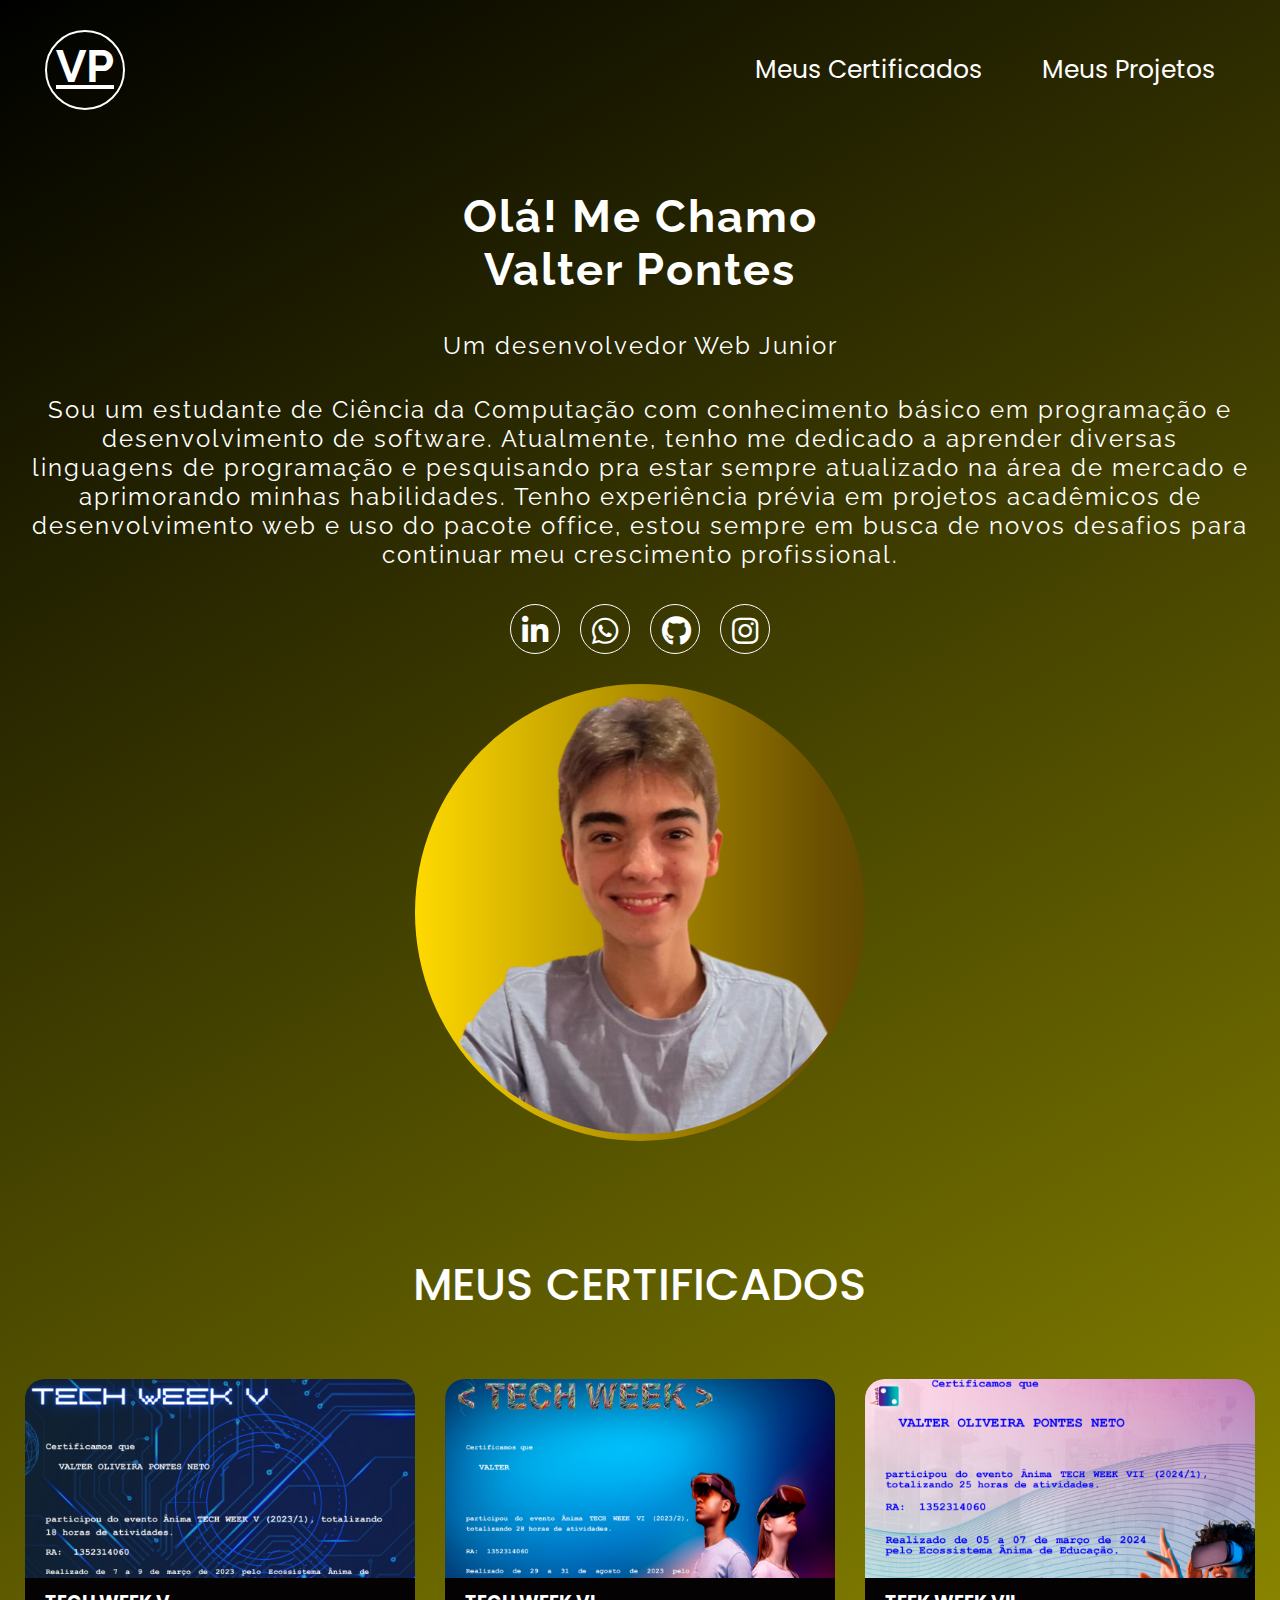
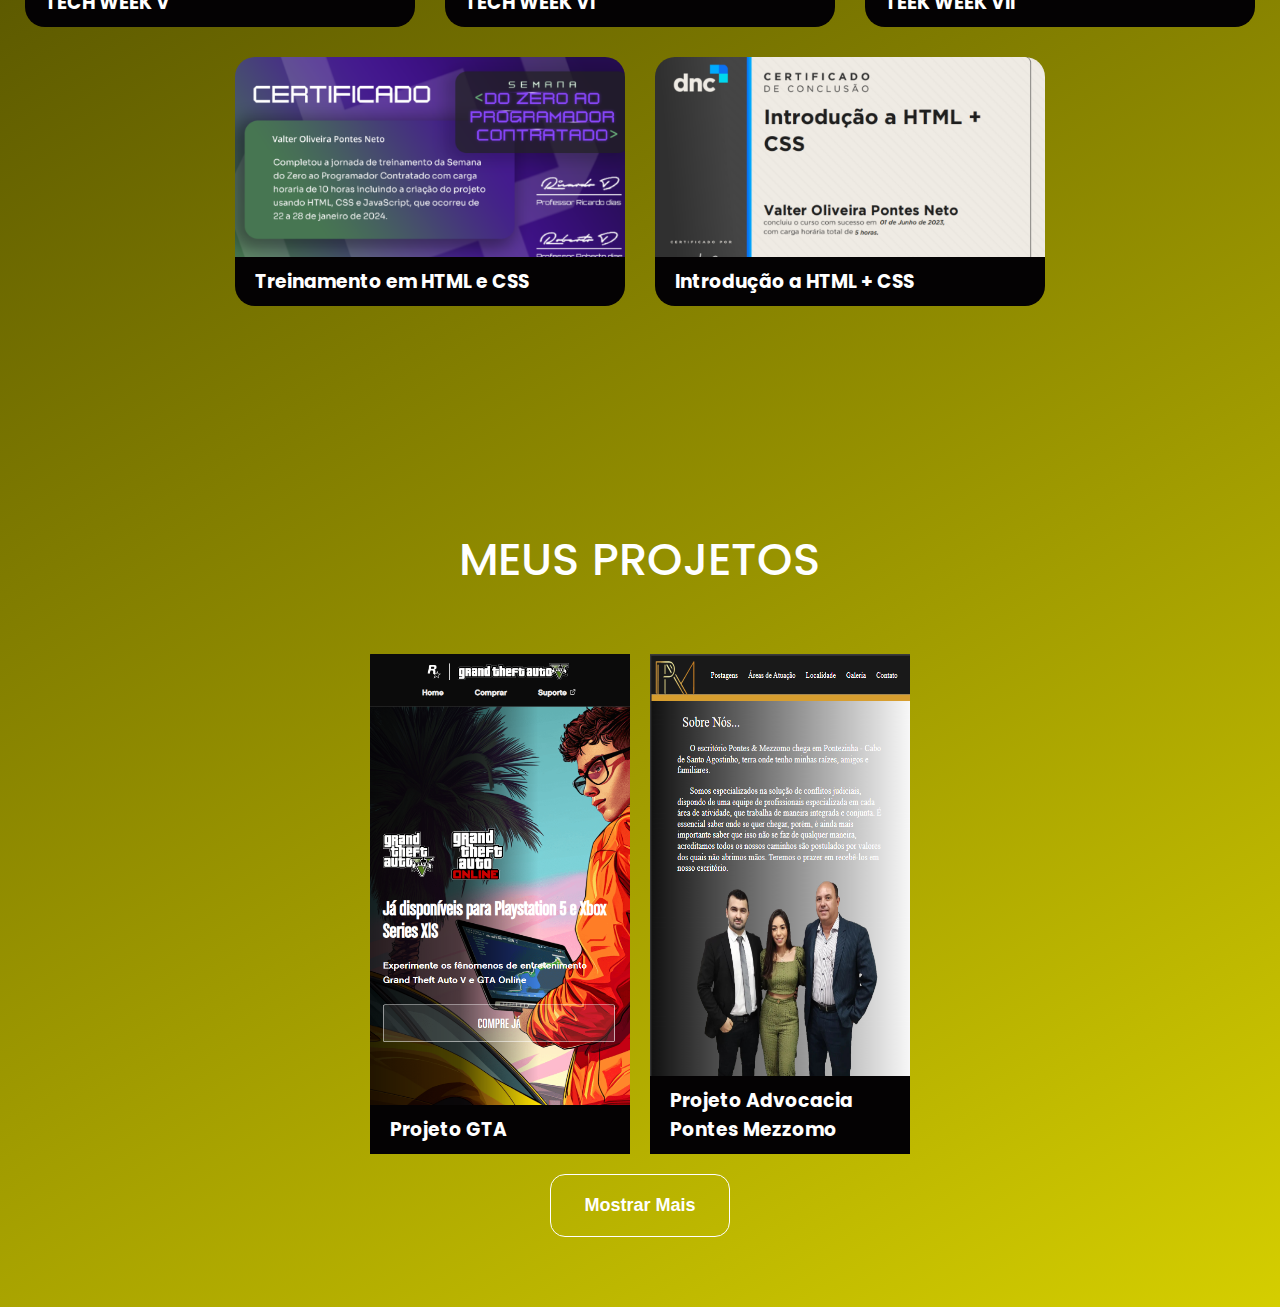
==== index.html @ 8e60aba8 "Add files via upload" ====
<!DOCTYPE html>
<html lang="pt-br">

<head>
    <meta charset="UTF-8">
    <meta name="viewport" content="width=device-width, initial-scale=1.0">
    <title>Valter Pontes - Desenvolvedor Frontend</title>

    <link rel="stylesheet" href="https://cdnjs.cloudflare.com/ajax/libs/font-awesome/5.15.4/css/all.min.css" />
    <link rel="stylesheet" href="https://cdn.jsdelivr.net/gh/devicons/devicon@v2.14.0/devicon.min.css" />

    <link rel="preconnect" href="https://fonts.googleapis.com">
    <link rel="preconnect" href="https://fonts.gstatic.com" crossorigin>
    <link
        href="https://fonts.googleapis.com/css2?family=Poppins:ital,wght@0,100;0,200;0,300;0,400;0,500;0,600;0,700;0,800;0,900;1,100;1,200;1,300;1,400;1,500;1,600;1,700;1,800;1,900&family=Raleway:ital,wght@0,100..900;1,100..900&display=swap"
        rel="stylesheet">

    <link rel="stylesheet" href="src/css/reset.css">
    <link rel="stylesheet" href="src/css/style.css">
    <link rel="stylesheet" href="src/css/responsivo.css">

    <link rel="shortcut icon" href="src/image/vp.png" type="image/x-icon">
    
</head>

<body>
    <header class="cabecalho">
        <a href="#">
            <h1 class="logo">VP</h1>
        </a>

        <nav class="menu">
            <ul>
                <li>
                    <a href="#certificados">Meus Certificados</a>
                </li>

                <li>
                    <a href="#projetos">Meus Projetos</a>
                </li>
            </ul>
        </nav>
    </header>
    <section class="home">
        <div class="informacoes">
            <h1>Olá! Me Chamo <br>Valter Pontes</h1>
            <p>Um desenvolvedor Web Junior</p>
            <p>Sou um estudante de Ciência da Computação com conhecimento básico em programação e desenvolvimento de
                software. Atualmente, tenho me dedicado a aprender diversas linguagens de programação e pesquisando pra
                estar sempre atualizado na área de mercado e aprimorando minhas habilidades. Tenho experiência prévia em
                projetos acadêmicos de desenvolvimento web e uso do pacote office, estou sempre em busca de novos
                desafios para continuar meu crescimento profissional.</p>

            <ul class="redes-sociais">
                <li>
                    <a href="https://www.linkedin.com/in/valter-pontes-ba4190259/" title="ir para o meu linkedin"
                        target="_blank"><i class="fab fa-linkedin-in"></i></a>
                </li>
                <li>
                    <a href="https://whatsa.me/5581985256080" title="Enviar mensagem no whatsapp" target="_blank">
                        <i class="fab fa-whatsapp"></i>
                    </a>
                </li>
                <li>
                    <a href="https://github.com/Ashura0000" title="ir para o github" target="_blank">
                        <i class="fab fa-github"></i>
                    </a>
                </li>
                <li>
                    <a href="https://www.instagram.com/valter.pontes/" title="ir para o instagram" target="_blank">
                        <i class="fab fa-instagram"></i>
                    </a>
                </li>
            </ul>
        </div>

        <div class="container-foto">
            <div class="foto sombra-interna">
                <img src="src/image/foto-perfil.png" alt="foto do portfólio do Valter">
            </div>
        </div>
    </section>


    <section class="certificado-secao" id="certificados">
        <h2 class="titulo">Meus certificados</h2>

        <div class="certificado-grupo">
            <div class="certificado">
                <a href="https://drive.google.com/file/d/1MuaWktNTysUpdJsW0Ilcbm9IJ-YlzEQx/view?usp=sharing"
                    target="_blank">
                    <img src="src/image/certificados/1.png" alt="tech week V">
                    <h3>TECH WEEK V</h3>

                    <div class="info-certificado">
                        <p>Evento relizado pela Ânima na Faculdade dos Guararapes</p>
                        <p>🔗 Ver em PDF</p>
                    </div>
                </a>
            </div>

            <div class="certificado">
                <a href="https://drive.google.com/file/d/1KpS8Y_DKw9sPEP9dT2J5bhSljTIAisiT/view?usp=sharing"
                    target="_blank">
                    <img src="src/image/certificados/2.png" alt="tech week V">
                    <h3>TECH WEEK VI</h3>

                    <div class="info-certificado">
                        <p>Evento relizado pela Ânima na Faculdade dos Guararapes</p>
                        <p>🔗 Ver em PDF</p>
                    </div>
                </a>
            </div>

            <div class="certificado">
                <a href="https://drive.google.com/file/d/1UOXF-8H7ns-zjcb-eQhaEYEWws5x3_Ju/view?usp=sharing"
                    target="_blank">
                    <img src="src/image/certificados/3.png" alt="">
                    <h3>TEEK WEEK VII</h3>

                    <div class="info-certificado">
                        <p>Evento relizado pela Ânima na Faculdade dos Guararapes</p>
                        <p>🔗 Ver em PDF</p>
                    </div>
                </a>
            </div>

            <div class="certificado">
                <a href="https://drive.google.com/file/d/127vp-scK1kBnu_Yr068Vth35joIxE8Pr/view?usp=sharing"
                    target="_blank">
                    <img src="src/image/certificados/4.png" alt="tech week V">
                    <h3>Treinamento em HTML e CSS</h3>

                    <div class="info-certificado">
                        <p>Projeto realizado pelo canal Dev em Dobro</p>
                        <p>🔗 Ver em PDF</p>
                    </div>
                </a>
            </div>

            <div class="certificado">
                <a href="https://drive.google.com/file/d/1eB21H80rcaZR2lTS3RGUa_Ygmgemp_sN/view?usp=sharing"
                    target="_blank">
                    <img src="src/image/certificados/6.png" alt="tech week V">
                    <h3>Introdução a HTML + CSS</h3>

                    <div class="info-certificado">
                        <p>Curso de HTML + CSS na plataforma da DNC</p>
                        <p>🔗 Ver em PDF</p>
                    </div>
                </a>
            </div>
        </div>
        <!-- <button class="btn-mostrar-projetos">Mostrar Mais</button> -->
    </section>


    <section class="projetos" id="projetos">
        <h2 class="titulo">Meus Projetos</h2>

        <div class="container-projetos">
            <div class="projeto ativo"><a href="https://ashura0000.github.io/projeto-gta/" target="_blank">
                    <img src="src/image/projeto-gta.png" alt="Projeto landing page GTA">
                    <h3>Projeto GTA</h3>

                    <div class="informacoes-projeto">
                        <p>Projeto feito usando HTML, CSS e JavaScript</p>
                        <p>🔗 Ver no GitHub Pages </p>
                    </div>
                </a>
            </div>

            <div class="projeto ativo"><a href="https://pontes-e-mezzomo-adv.netlify.app" target="_blank">
                    <img src="src/image/pontes-mezzomo.png" alt="Projeto">
                    <h3> Projeto Advocacia Pontes Mezzomo</h3>

                    <div class="informacoes-projeto">
                        <p>Projeto feito usando HTML, CSS e JavaScript</p>
                        <p>🔗 Ver no Netlify App </p>
                    </div>
                </a>
            </div>

            <div class="projeto"><a href="#" target="_blank">
                    <img src="https://via.placeholder.com/515x700" alt="Projeto">
                    <h3> Projeto 3</h3>

                    <div class="informacoes-projeto">
                        <p>Projeto feito usando HTML, CSS e JavaScript</p>
                        <p>🔗 Ver no GitHub Pages </p>
                    </div>
                </a>
            </div>

            <div class="projeto"><a href="#" target="_blank">
                    <img src="https://via.placeholder.com/515x700" alt="Projeto">
                    <h3> Projeto 4</h3>

                    <div class="informacoes-projeto">
                        <p>Projeto feito usando HTML, CSS e JavaScript</p>
                        <p>🔗 Ver no GitHub Pages </p>
                    </div>
                </a>
            </div>

            <div class="projeto"><a href="#" target="_blank">
                    <img src="https://via.placeholder.com/515x700" alt="Projeto">
                    <h3> Projeto 5</h3>

                    <div class="informacoes-projeto">
                        <p>Projeto feito usando HTML, CSS e JavaScript</p>
                        <p>🔗 Ver no GitHub Pages </p>
                    </div>
                </a>
            </div>

            <div class="projeto"><a href="#" target="_blank">
                    <img src="https://via.placeholder.com/515x700" alt="Projeto">
                    <h3> Projeto 6</h3>

                    <div class="informacoes-projeto">
                        <p>Projeto feito usando HTML, CSS e JavaScript</p>
                        <p>🔗 Ver no GitHub Pages </p>
                    </div>
                </a>
            </div>

            <div class="projeto"><a href="#" target="_blank">
                    <img src="https://via.placeholder.com/515x700" alt="Projeto">
                    <h3> Projeto 7</h3>

                    <div class="informacoes-projeto">
                        <p>Projeto feito usando HTML, CSS e JavaScript</p>
                        <p>🔗 Ver no GitHub Pages </p>
                    </div>
                </a>
            </div>

            <div class="projeto"><a href="#" target="_blank">
                    <img src="https://via.placeholder.com/515x700" alt="Projeto">
                    <h3> Projeto 8</h3>

                    <div class="informacoes-projeto">
                        <p>Projeto feito usando HTML, CSS e JavaScript</p>
                        <p>🔗 Ver no GitHub Pages </p>
                    </div>
                </a>
            </div>

        </div>
        </div>

        <button class="btn-mostrar-projetos">Mostrar Mais</button>
    </section>

    <script src="src/js/index.js"></script>

</body>
</html>
---- src/css/style.css ----
html {
	color: #fff;
	scroll-behavior: smooth;
}

body {
	font-family: "Poppins", sans-serif;
	margin: 0 auto;
	max-width: 1250px;
	background: linear-gradient(150deg, #000000, #fff700);
	background-size: 120% 120%;
}

.cabecalho {
	display: flex;
	justify-content: space-between;
	align-items: center;
	padding: 30px 15px;
}

.cabecalho .logo {
	width: 80px;
	height: 80px;
	border-radius: 50%;
	border: 2px solid #fff;
	text-decoration: underline;
	text-align: center;
	line-height: 55px;
	font-family: "Raleway", sans-serif;
	transition: 0.4s;
    font-size: 2.8em;
    padding: 7px 0;
}

.cabecalho .menu ul {
    display: flex;
    flex-direction: row;
    gap: 20px;
}

.cabecalho a:hover .logo {
	color: #fff700;
	border: 2px solid #fff700;
}

.cabecalho .menu li a {
	font-size: 25px;
	text-transform: capitalize;
	padding: 10px 20px;
	transition: 0.25s;
}

.cabecalho .menu li a:hover {
	background-color: #181818;
	color: #fff700;
	border-radius: 50px;
}

.home {
	display: flex;
	min-height: calc(100vh - 125px);
	align-items: center;
	gap: 45px;
	justify-content: space-between;
}

.home .informacoes {
	display: flex;
	flex-direction: column;
	gap: 15px;
	letter-spacing: 2px;
	padding: 0 15px;
	max-width: 55%;
}

.home .informacoes h1 {
	font-family: "Raleway", sans-serif;
	font-size: 45px;
	margin-bottom: 20px;
}

.home .informacoes p {
	font-family: "Raleway", sans-serif;
	font-size: 24px;
	margin-bottom: 20px;
}

.home .redes-sociais {
	display: flex;
	gap: 20px;
}

.home .redes-sociais a i {
	border: 1px solid #fff;
	border-radius: 50%;
	width: 50px;
	height: 50px;
	padding: 10.5px;
	text-align: center;
	font-size: 30px;
	transition: 0.3s;
}

.home .redes-sociais a i:hover {
	color: #fff700;
	border: 1px solid #fff700;
	transform: scale(1.1);
}

.home .container-foto .foto {
	max-width: 450px;
	border-radius: 50%;
}

.home .container-foto img {
	width: 100%;
	border-radius: 50%;
}

.home .foto.sombra-interna {
	background: linear-gradient(to right, #ffd900, #6b5000, #101010);
	background-size: 180% 180%;
	animation: gradient-animation 8s ease infinite;
}

.certificado-secao .titulo {
	text-align: center;
	padding: 60px 0;
	font-size: 45px;
	font-weight: 500;
	text-transform: uppercase;
}

.certificado-secao {
    margin-bottom: 10vh;
}

.certificado-secao .certificado-grupo {
    max-width: 140%;
    display: flex;
    flex-wrap: wrap;
    justify-content: center;
    gap: 30px;
    margin-bottom: 20px;
}

.certificado-secao .certificado-grupo .certificado {
    max-width: 390px;
    position: relative;
}

.certificado-secao .certificado-grupo .certificado img {
    border-radius: 20px;
}

.certificado-secao .certificado h3 {
    background-color: #040203;
	width: 100%;
	padding-left: 20px;
	padding-bottom: 10px;
	padding-top: 10px;
	position: absolute;
	bottom: 0;
    border-bottom-left-radius: 20px;
    border-bottom-right-radius: 20px;
}

.certificado-secao .certificado-grupo .info-certificado {
    background-color: #040203;
    border-radius: 20px;
	position: absolute;
	top: 0;
	width: 100%;
	height: 100%;
	font-weight: 600;
	opacity: 0;
	transition: 0.3s;
	padding: 20px;
}

.certificado-secao .certificado-grupo .certificado:hover .info-certificado {
    opacity: 0.8;
	background-color: #000;
    font-weight: 700;
}

.projetos {
	padding: 70px 0 70px;
}

.projetos .titulo {
	text-align: center;
	padding: 60px 0;
	font-size: 45px;
	font-weight: 500;
	text-transform: uppercase;
}

.projetos .container-projetos {
	display: flex;
	gap: 20px;
	flex-wrap: wrap;
	margin-bottom: 20px;
	justify-content: center;
}

.projetos .projeto {
	max-width: 260px;
	max-height: 500px;
	position: relative;
	display: none;
}

.projetos .projeto.ativo {
	display: block;
}

.projetos .projeto img {
	height: 100%;
}

.projetos .projeto h3 {
	background-color: #040203;
	width: 100%;
	padding-left: 20px;
	padding-bottom: 10px;
	padding-top: 10px;
	position: absolute;
	bottom: 0;
}

.projetos .projeto .informacoes-projeto {
	background-color: #040203;
	position: absolute;
	top: 0;
	width: 100%;
	height: 100%;
	font-weight: 600;
	opacity: 0;
	transition: 0.3s;
	padding: 20px;
}

.projetos .container-projetos .projeto:hover .informacoes-projeto {
	opacity: 0.7;
	background-color: #000;
}

.btn-mostrar-projetos {
	background: none;
	border: 1px solid #fff;
	border-radius: 15px;
	color: #fff;
	width: 180px;
	padding: 20px;
	font-size: 18px;
	font-weight: 600;
	margin: 0 auto;
	display: flex;
	justify-content: center;
	align-items: center;
	cursor: pointer;
}

.btn-mostrar-projetos:hover {
	background-color: #ffb300;
	transition: 0.3s;
}

.btn-mostrar-projetos.remover {
	display: none;
}


@keyframes gradient-animation {
	0% {
		background-position: 0% 50%;
	}

	50% {
		background-position: 100% 50%;
	}

	100% {
		background-position: 0% 50%;
	}
}
---- src/css/responsivo.css ----
@media(max-width: 1280px) {

    .cabecalho {
        padding: 30px;
    }

    .home {
        flex-direction: column;
        align-items: center;
        margin: 50px 0;
        gap: 30px ;
    }

    .home .informacoes {
        max-width: 100%;
        text-align: center;
        align-items: center ;
    }

    .projetos .container-projetos {
        padding: 0 30px;
    }
}

@media(max-width: 665px) {
    .cabecalho .menu li a {
        font-size: 17px;
    }

    .cabecalho {
        padding: 15px 10px;
    }



    .cabecalho .menu ul {
        gap: 5px;
    }

    .cabecalho .menu li a {
        padding: 3px 8px;
    }
}
@media(max-width: 425px) {

    .cabecalho {
        justify-content:space-around;
    }
    .cabecalho .menu ul {
        flex-direction: column;
        align-items: center;
    }

    .cabecalho .menu li a {
        font-size: 22px;
    }

    .home .informacoes h1 {
        font-size: 30px;
    }

    .home .informacoes p {
        font-size: 16px;
    }

    .home .container-foto img{
        max-width: 320px;
    }

    .certificado-secao {
        padding: 25px;
    }

    .projetos {
        padding: 30px;
    }
}
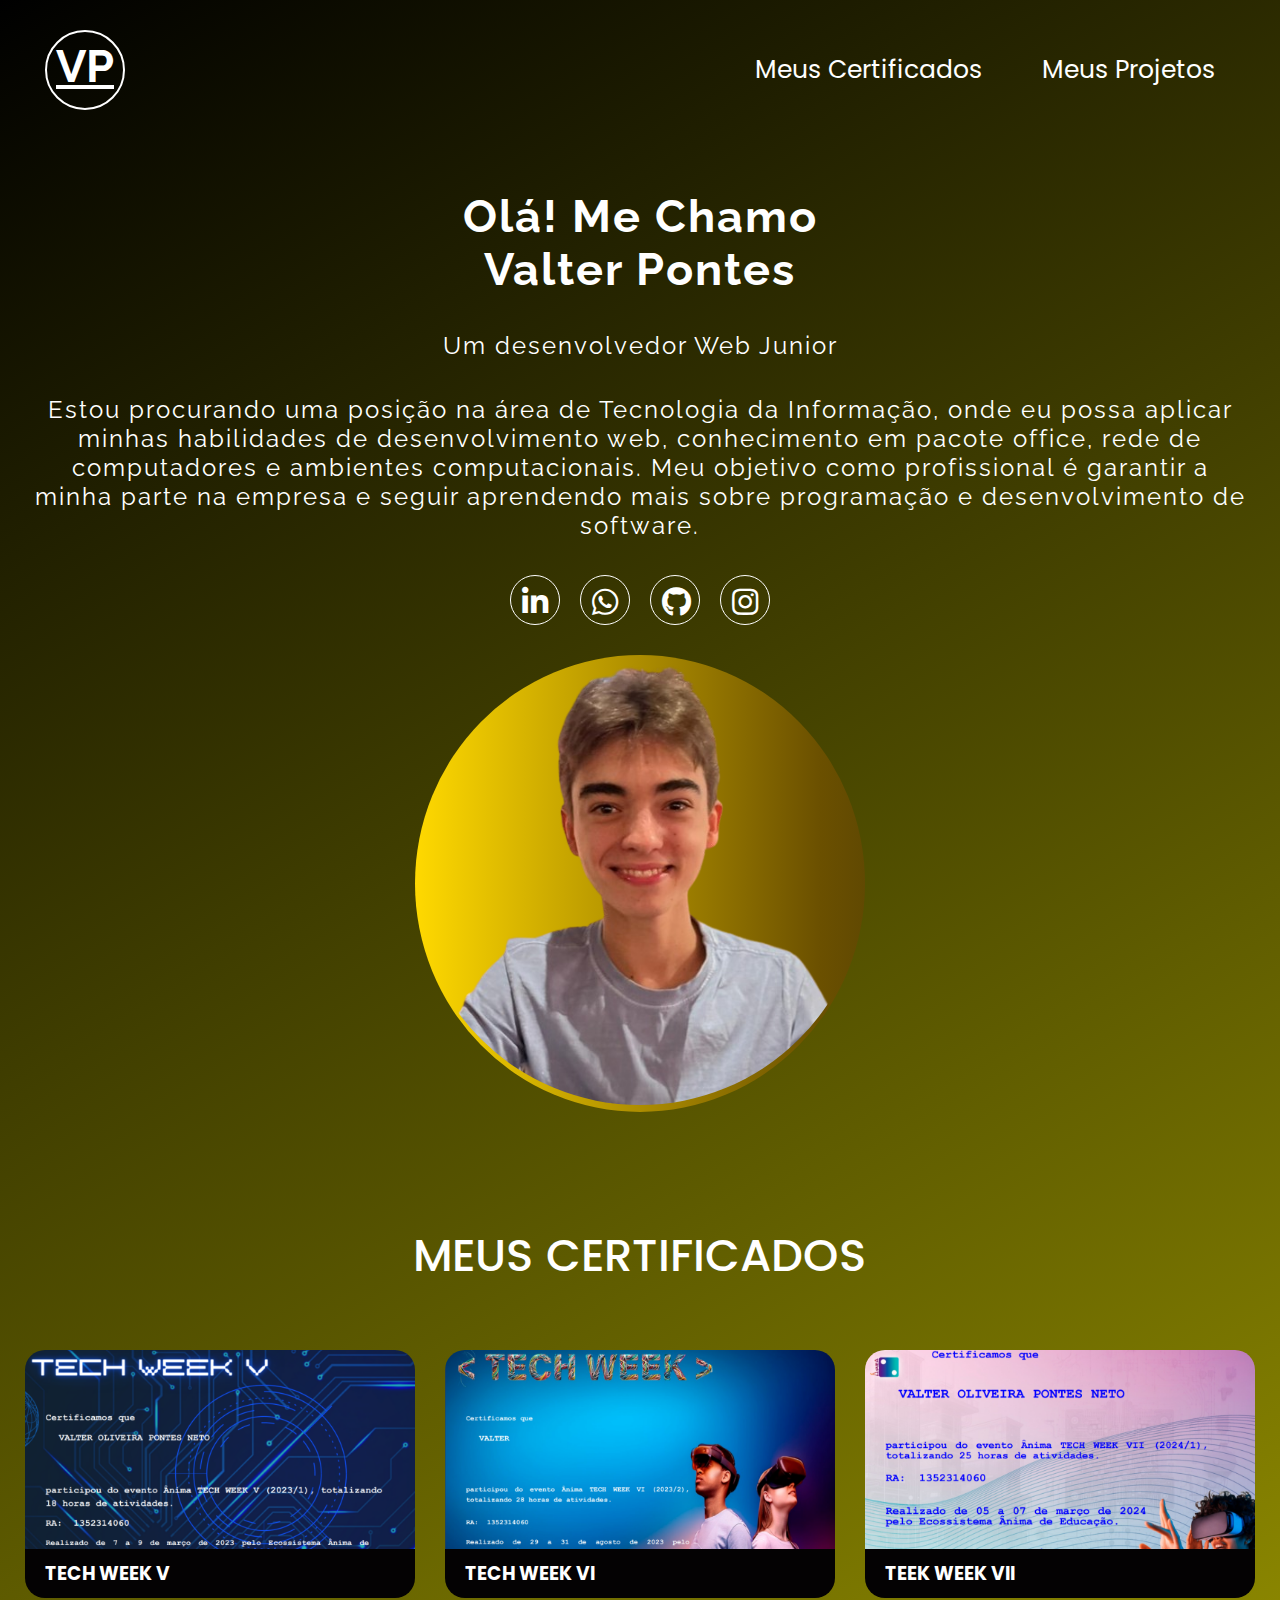
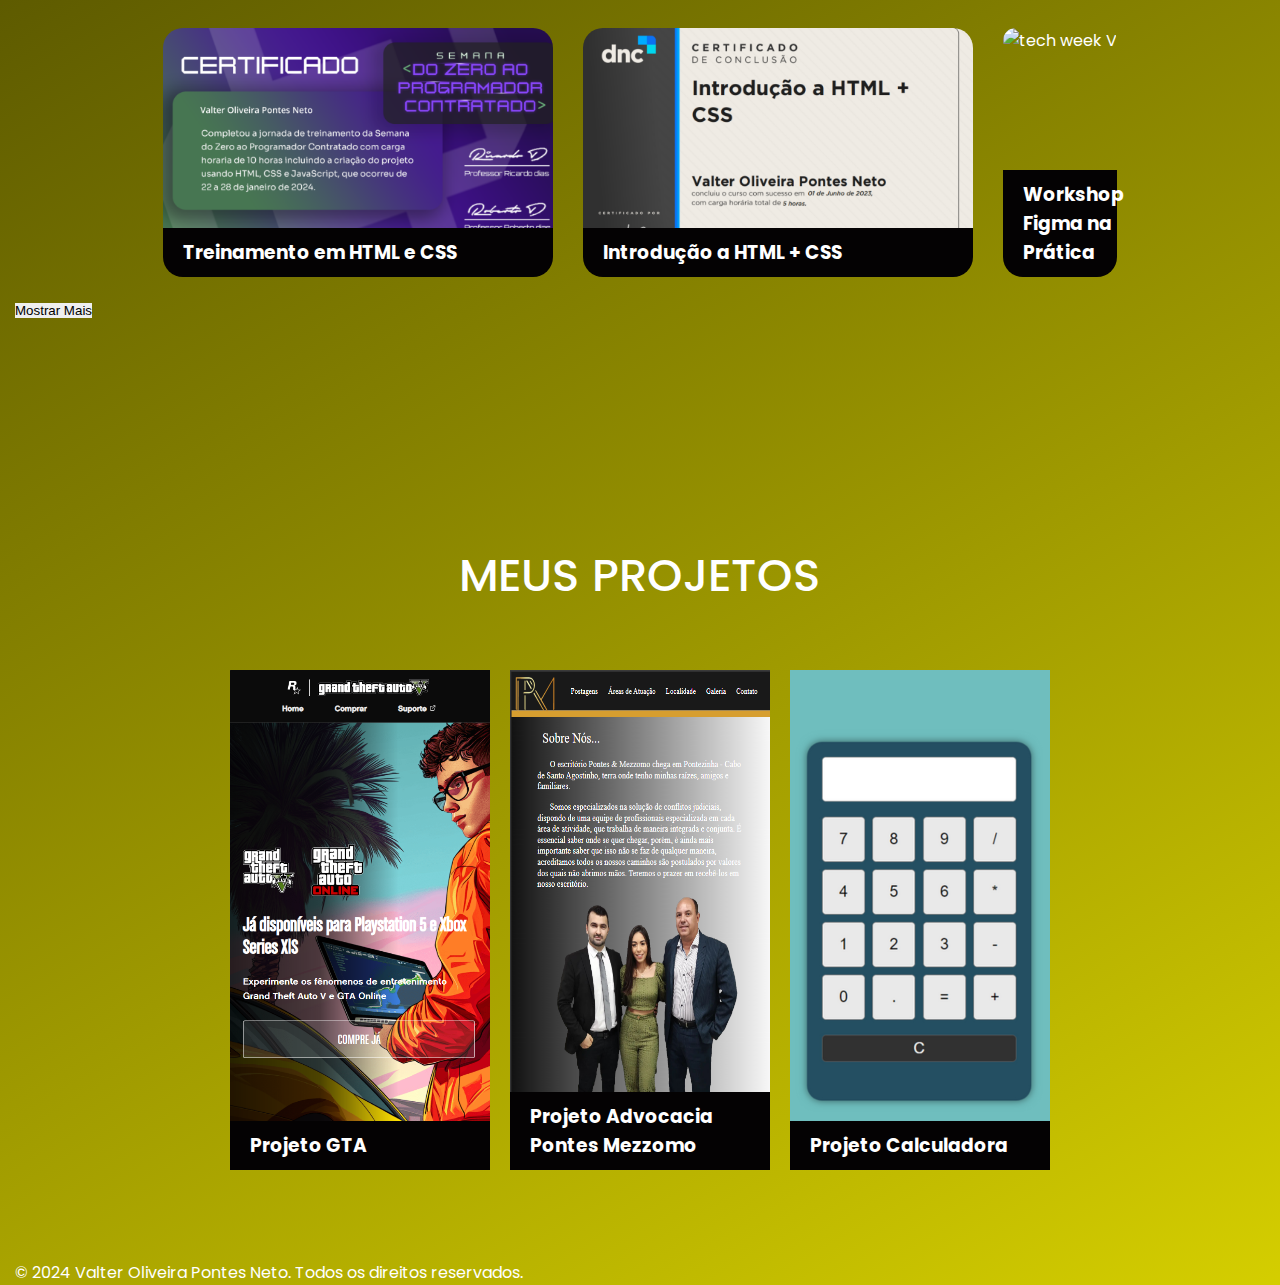
==== commit 80b8897d: "Add files via upload" ====
--- a/index.html
+++ b/index.html
@@ -45,11 +45,13 @@
         <div class="informacoes">
             <h1>Olá! Me Chamo <br>Valter Pontes</h1>
             <p>Um desenvolvedor Web Junior</p>
-            <p>Sou um estudante de Ciência da Computação com conhecimento básico em programação e desenvolvimento de
-                software. Atualmente, tenho me dedicado a aprender diversas linguagens de programação e pesquisando pra
-                estar sempre atualizado na área de mercado e aprimorando minhas habilidades. Tenho experiência prévia em
-                projetos acadêmicos de desenvolvimento web e uso do pacote office, estou sempre em busca de novos
-                desafios para continuar meu crescimento profissional.</p>
+            <p>Estou procurando uma posição na área de Tecnologia da
+                Informação, onde eu possa aplicar minhas habilidades de
+                desenvolvimento web, conhecimento em pacote office, rede de
+                computadores e ambientes computacionais. Meu objetivo
+                como profissional é garantir a minha parte na empresa e seguir
+                aprendendo mais sobre programação e desenvolvimento de
+                software.</p>
 
             <ul class="redes-sociais">
                 <li>
@@ -62,7 +64,7 @@
                     </a>
                 </li>
                 <li>
-                    <a href="https://github.com/Ashura0000" title="ir para o github" target="_blank">
+                    <a href="https://github.com/Valterpontes" title="ir para o github" target="_blank">
                         <i class="fab fa-github"></i>
                     </a>
                 </li>
@@ -86,8 +88,8 @@
         <h2 class="titulo">Meus certificados</h2>
 
         <div class="certificado-grupo">
-            <div class="certificado">
-                <a href="https://drive.google.com/file/d/1MuaWktNTysUpdJsW0Ilcbm9IJ-YlzEQx/view?usp=sharing"
+            <div class="certificado ativo">
+                <a href="https://drive.google.com/file/d/1AP0MXMAgcWJ2dnCWIBRCLreRNciRpMqz/view?usp=sharing"
                     target="_blank">
                     <img src="src/image/certificados/1.png" alt="tech week V">
                     <h3>TECH WEEK V</h3>
@@ -99,8 +101,8 @@
                 </a>
             </div>
 
-            <div class="certificado">
-                <a href="https://drive.google.com/file/d/1KpS8Y_DKw9sPEP9dT2J5bhSljTIAisiT/view?usp=sharing"
+            <div class="certificado ativo">
+                <a href="https://drive.google.com/file/d/1ZokIJgHgfPYxQ40YYqZLkbpZpPpYH_na/view?usp=sharing"
                     target="_blank">
                     <img src="src/image/certificados/2.png" alt="tech week V">
                     <h3>TECH WEEK VI</h3>
@@ -112,8 +114,8 @@
                 </a>
             </div>
 
-            <div class="certificado">
-                <a href="https://drive.google.com/file/d/1UOXF-8H7ns-zjcb-eQhaEYEWws5x3_Ju/view?usp=sharing"
+            <div class="certificado ativo">
+                <a href="https://drive.google.com/file/d/1n3Mb3WxsHCTPEuFqkg8G3Bb79vNvPGm-/view?usp=sharing"
                     target="_blank">
                     <img src="src/image/certificados/3.png" alt="">
                     <h3>TEEK WEEK VII</h3>
@@ -126,7 +128,7 @@
             </div>
 
             <div class="certificado">
-                <a href="https://drive.google.com/file/d/127vp-scK1kBnu_Yr068Vth35joIxE8Pr/view?usp=sharing"
+                <a href="https://drive.google.com/file/d/1gJa38YKkdYnNLwU2qVxBbMLH4f_A9lw3/view?usp=sharing"
                     target="_blank">
                     <img src="src/image/certificados/4.png" alt="tech week V">
                     <h3>Treinamento em HTML e CSS</h3>
@@ -139,7 +141,7 @@
             </div>
 
             <div class="certificado">
-                <a href="https://drive.google.com/file/d/1eB21H80rcaZR2lTS3RGUa_Ygmgemp_sN/view?usp=sharing"
+                <a href="https://drive.google.com/file/d/1VCUz9hiFilBJ4ND4a5or5EpD4yvzAxez/view?usp=sharing"
                     target="_blank">
                     <img src="src/image/certificados/6.png" alt="tech week V">
                     <h3>Introdução a HTML + CSS</h3>
@@ -150,8 +152,21 @@
                     </div>
                 </a>
             </div>
-        </div>
-        <!-- <button class="btn-mostrar-projetos">Mostrar Mais</button> -->
+
+            <div class="certificado">
+                <a href="https://drive.google.com/file/d/1Mcw--FFDrm80c0VK-db2Yqlm-8i_j5Qz/view?usp=sharing"
+                    target="_blank">
+                    <img src="src/image/certificados/7.png" alt="tech week V">
+                    <h3>Workshop Figma na Prática</h3>
+
+                    <div class="info-certificado">
+                        <p>certificado de Participação evento Workshop Figma na Prática</p>
+                        <p>🔗 Ver em PDF</p>
+                    </div>
+                </a>
+            </div>
+        </div>
+        <button class="btn-mostrar-certificados">Mostrar Mais</button>
     </section>
 
 
@@ -159,7 +174,7 @@
         <h2 class="titulo">Meus Projetos</h2>
 
         <div class="container-projetos">
-            <div class="projeto ativo"><a href="https://ashura0000.github.io/projeto-gta/" target="_blank">
+            <div class="projeto ativo"><a href="https://valterpontes.github.io/projeto-gta/" target="_blank">
                     <img src="src/image/projeto-gta.png" alt="Projeto landing page GTA">
                     <h3>Projeto GTA</h3>
 
@@ -181,9 +196,9 @@
                 </a>
             </div>
 
-            <div class="projeto"><a href="#" target="_blank">
-                    <img src="https://via.placeholder.com/515x700" alt="Projeto">
-                    <h3> Projeto 3</h3>
+            <div class="projeto ativo"><a href="https://valterpontes.github.io/Calculadora/" target="_blank">
+                    <img src="src/image/projeto-calculadora.png" alt="Projeto calculadora">
+                    <h3>Projeto Calculadora</h3>
 
                     <div class="informacoes-projeto">
                         <p>Projeto feito usando HTML, CSS e JavaScript</p>
@@ -250,10 +265,14 @@
         </div>
         </div>
 
-        <button class="btn-mostrar-projetos">Mostrar Mais</button>
+        <!-- <button class="btn-mostrar-projetos">Mostrar Mais</button> -->
     </section>
 
     <script src="src/js/index.js"></script>
-
 </body>
+
+<footer>
+    <p>&copy; 2024 Valter Oliveira Pontes Neto. Todos os direitos reservados.</p> 
+ </footer>
+ 
 </html>